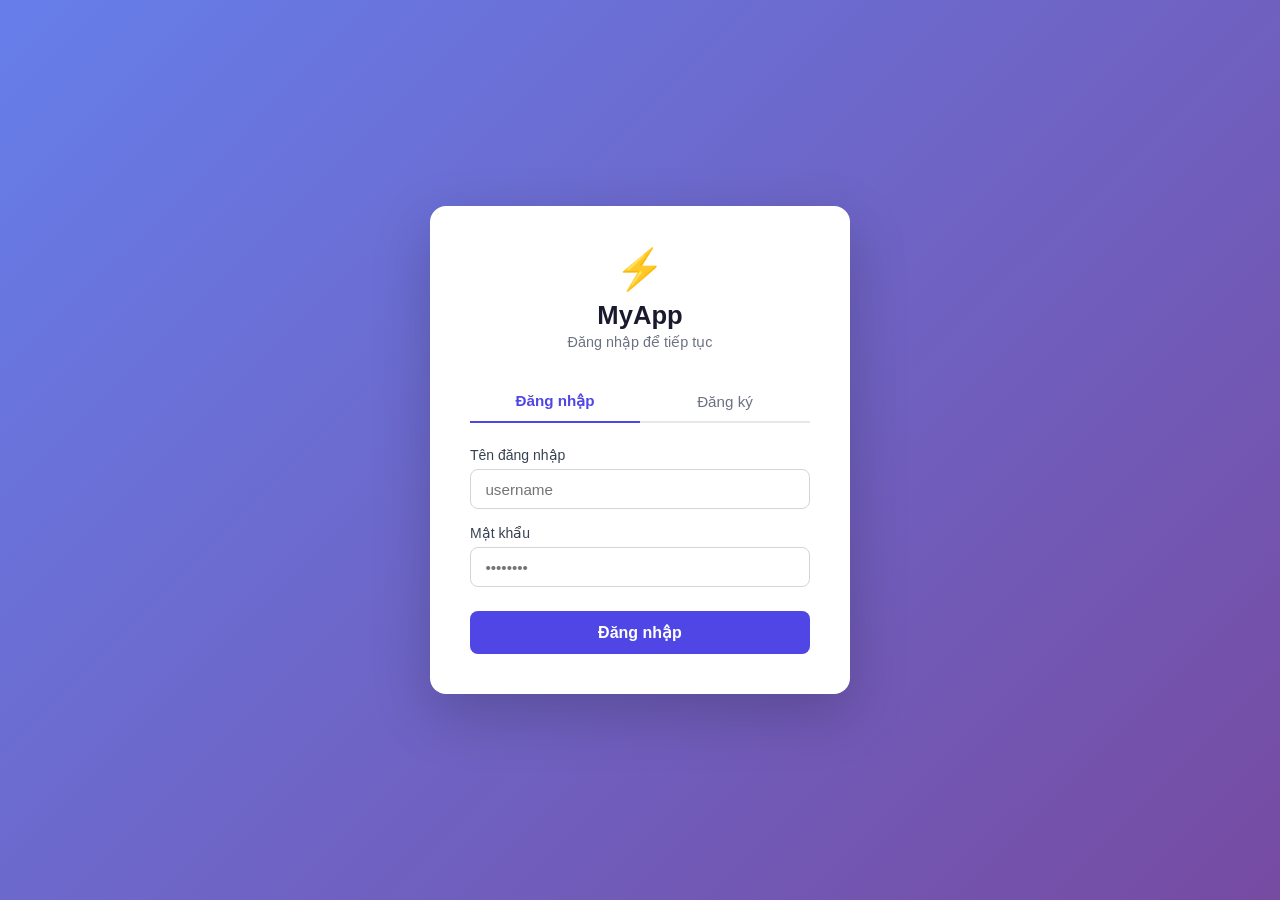
==== frontend/index.html @ eef709c0 "Integrate login_module + payment_module into unified MyApp - Backend: single FastAPI app with 3 rout" ====
<!DOCTYPE html>
<html lang="vi">
<head>
  <meta charset="UTF-8" />
  <meta name="viewport" content="width=device-width, initial-scale=1.0" />
  <title>MyApp – Đăng nhập</title>
  <style>
    *, *::before, *::after { box-sizing: border-box; margin: 0; padding: 0; }
    body {
      font-family: -apple-system, BlinkMacSystemFont, 'Segoe UI', sans-serif;
      background: linear-gradient(135deg, #667eea 0%, #764ba2 100%);
      min-height: 100vh;
      display: flex;
      align-items: center;
      justify-content: center;
      padding: 24px;
    }
    .card {
      background: #fff;
      border-radius: 16px;
      box-shadow: 0 20px 60px rgba(0,0,0,.2);
      padding: 2.5rem;
      width: 100%;
      max-width: 420px;
    }
    .brand {
      text-align: center;
      margin-bottom: 2rem;
    }
    .brand .logo { font-size: 2.5rem; }
    .brand h1 { font-size: 1.6rem; color: #1a1a2e; margin-top: .5rem; }
    .brand p { color: #6b7280; font-size: .9rem; margin-top: .25rem; }

    .tabs { display: flex; border-bottom: 2px solid #e5e7eb; margin-bottom: 1.5rem; }
    .tab-btn {
      flex: 1; padding: .65rem; background: none; border: none;
      cursor: pointer; font-size: .95rem; color: #6b7280; transition: color .2s;
    }
    .tab-btn.active {
      color: #4f46e5; border-bottom: 2px solid #4f46e5;
      margin-bottom: -2px; font-weight: 600;
    }
    .tab-panel { display: none; }
    .tab-panel.active { display: block; }

    .form-group { margin-bottom: 1rem; }
    label { display: block; font-size: .875rem; color: #374151; margin-bottom: .4rem; font-weight: 500; }
    input {
      width: 100%; padding: .65rem .9rem;
      border: 1.5px solid #d1d5db; border-radius: 8px;
      font-size: .95rem; outline: none; transition: border-color .2s;
    }
    input:focus { border-color: #4f46e5; }

    .btn {
      width: 100%; padding: .75rem;
      background: #4f46e5; color: #fff;
      border: none; border-radius: 8px;
      font-size: 1rem; font-weight: 600; cursor: pointer;
      transition: background .2s; margin-top: .5rem;
    }
    .btn:hover { background: #4338ca; }
    .btn:disabled { background: #9ca3af; cursor: not-allowed; }

    .alert {
      padding: .75rem 1rem; border-radius: 8px;
      font-size: .875rem; margin-bottom: 1rem; display: none;
    }
    .alert.error { background: #fef2f2; color: #b91c1c; border: 1px solid #fecaca; }
    .alert.success { background: #f0fdf4; color: #15803d; border: 1px solid #bbf7d0; }
  </style>
</head>
<body>
<div class="card">
  <div class="brand">
    <div class="logo">⚡</div>
    <h1>MyApp</h1>
    <p>Đăng nhập để tiếp tục</p>
  </div>

  <div id="alert" class="alert"></div>

  <div class="tabs">
    <button class="tab-btn active" onclick="switchTab('login')">Đăng nhập</button>
    <button class="tab-btn" onclick="switchTab('register')">Đăng ký</button>
  </div>

  <div id="tab-login" class="tab-panel active">
    <form id="login-form">
      <div class="form-group">
        <label>Tên đăng nhập</label>
        <input id="login-username" type="text" placeholder="username" required />
      </div>
      <div class="form-group">
        <label>Mật khẩu</label>
        <input id="login-password" type="password" placeholder="••••••••" required />
      </div>
      <button type="submit" class="btn" id="btn-login">Đăng nhập</button>
    </form>
  </div>

  <div id="tab-register" class="tab-panel">
    <form id="register-form">
      <div class="form-group">
        <label>Tên đăng nhập</label>
        <input id="reg-username" type="text" placeholder="username (3–50 ký tự)" required />
      </div>
      <div class="form-group">
        <label>Email</label>
        <input id="reg-email" type="email" placeholder="you@example.com" required />
      </div>
      <div class="form-group">
        <label>Họ tên (tuỳ chọn)</label>
        <input id="reg-fullname" type="text" placeholder="Nguyễn Văn A" />
      </div>
      <div class="form-group">
        <label>Mật khẩu</label>
        <input id="reg-password" type="password" placeholder="Ít nhất 8 ký tự" required />
      </div>
      <button type="submit" class="btn" id="btn-register">Đăng ký</button>
    </form>
  </div>
</div>

<script type="module">
  import { authModule, AuthError } from '/js/auth.js';

  if (authModule.isLoggedIn()) {
    authModule.getMe().then(() => { window.location.href = '/dashboard.html'; }).catch(() => {});
  }

  window.switchTab = (tab) => {
    document.querySelectorAll('.tab-btn').forEach((b, i) =>
      b.classList.toggle('active', (i === 0) === (tab === 'login'))
    );
    document.getElementById('tab-login').classList.toggle('active', tab === 'login');
    document.getElementById('tab-register').classList.toggle('active', tab === 'register');
    hideAlert();
  };

  function showAlert(msg, type = 'error') {
    const el = document.getElementById('alert');
    el.textContent = msg; el.className = `alert ${type}`; el.style.display = 'block';
  }
  function hideAlert() { document.getElementById('alert').style.display = 'none'; }

  document.getElementById('login-form').addEventListener('submit', async (e) => {
    e.preventDefault();
    const btn = document.getElementById('btn-login');
    btn.disabled = true; btn.textContent = 'Đang đăng nhập...'; hideAlert();
    try {
      await authModule.login(
        document.getElementById('login-username').value.trim(),
        document.getElementById('login-password').value,
      );
      window.location.href = '/dashboard.html';
    } catch (err) {
      showAlert(err instanceof AuthError ? err.message : 'Đã xảy ra lỗi, thử lại sau');
    } finally {
      btn.disabled = false; btn.textContent = 'Đăng nhập';
    }
  });

  document.getElementById('register-form').addEventListener('submit', async (e) => {
    e.preventDefault();
    const btn = document.getElementById('btn-register');
    btn.disabled = true; btn.textContent = 'Đang đăng ký...'; hideAlert();
    try {
      await authModule.register(
        document.getElementById('reg-username').value.trim(),
        document.getElementById('reg-email').value.trim(),
        document.getElementById('reg-password').value,
        document.getElementById('reg-fullname').value.trim() || null,
      );
      showAlert('Đăng ký thành công! Vui lòng đăng nhập.', 'success');
      window.switchTab('login');
    } catch (err) {
      showAlert(err instanceof AuthError ? err.message : 'Đã xảy ra lỗi, thử lại sau');
    } finally {
      btn.disabled = false; btn.textContent = 'Đăng ký';
    }
  });
</script>
</body>
</html>
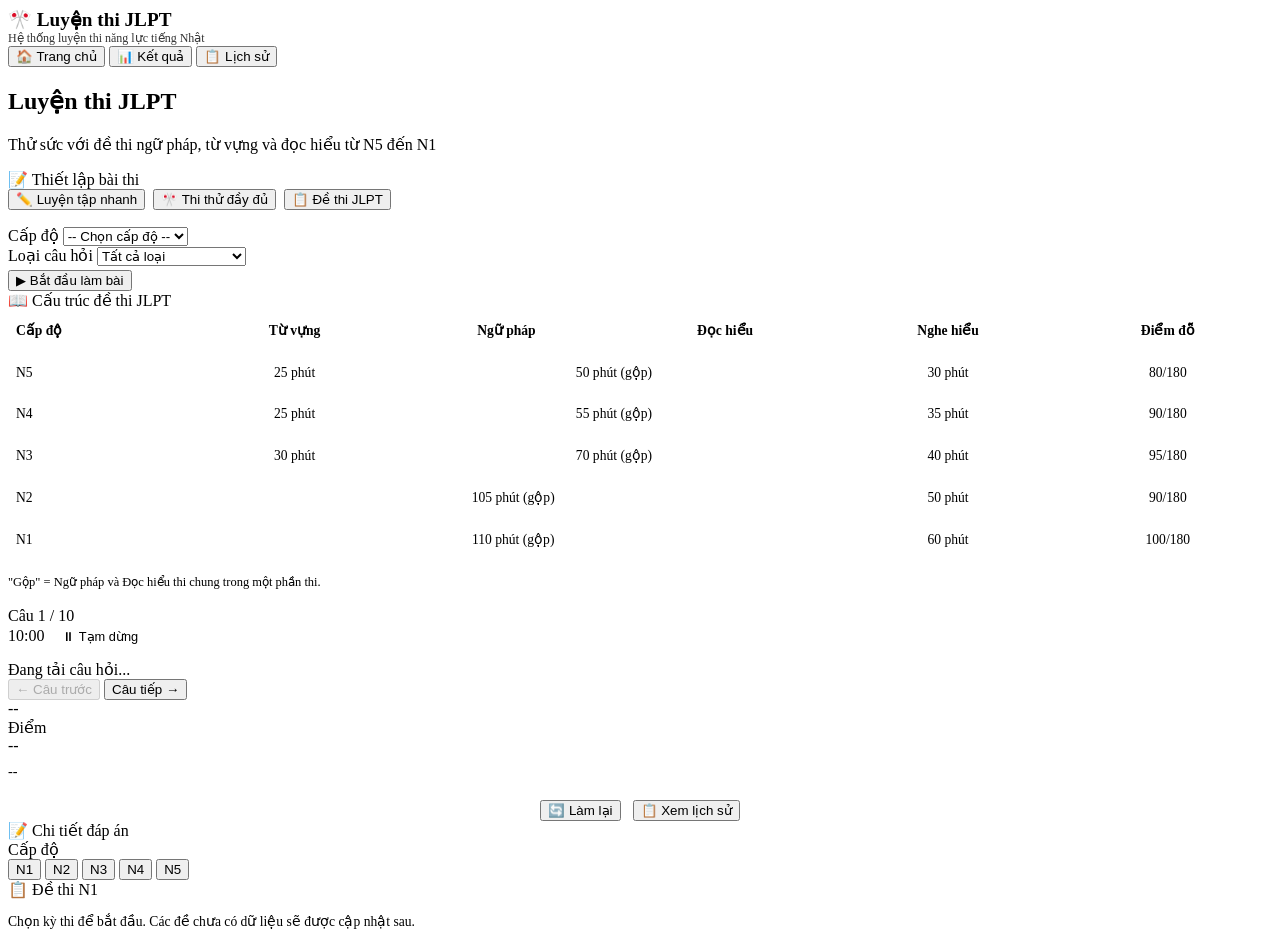
==== commit 89a0116a: "Fix landing page, custom confirm modal, exam catalog UI Landing page: - jlpt.html → index.html (JLPT" ====
--- a/frontend/index.html
+++ b/frontend/index.html
@@ -1,185 +1,373 @@
 <!DOCTYPE html>
 <html lang="vi">
 <head>
-  <meta charset="UTF-8" />
-  <meta name="viewport" content="width=device-width, initial-scale=1.0" />
-  <title>MyApp – Đăng nhập</title>
+  <meta charset="UTF-8">
+  <meta name="viewport" content="width=device-width, initial-scale=1.0">
+  <title>JLPT – MyApp</title>
+  <link rel="stylesheet" href="/css/jlpt.css">
   <style>
-    *, *::before, *::after { box-sizing: border-box; margin: 0; padding: 0; }
-    body {
-      font-family: -apple-system, BlinkMacSystemFont, 'Segoe UI', sans-serif;
-      background: linear-gradient(135deg, #667eea 0%, #764ba2 100%);
-      min-height: 100vh;
-      display: flex;
-      align-items: center;
-      justify-content: center;
-      padding: 24px;
-    }
-    .card {
-      background: #fff;
-      border-radius: 16px;
-      box-shadow: 0 20px 60px rgba(0,0,0,.2);
-      padding: 2.5rem;
-      width: 100%;
-      max-width: 420px;
-    }
-    .brand {
-      text-align: center;
-      margin-bottom: 2rem;
-    }
-    .brand .logo { font-size: 2.5rem; }
-    .brand h1 { font-size: 1.6rem; color: #1a1a2e; margin-top: .5rem; }
-    .brand p { color: #6b7280; font-size: .9rem; margin-top: .25rem; }
-
-    .tabs { display: flex; border-bottom: 2px solid #e5e7eb; margin-bottom: 1.5rem; }
-    .tab-btn {
-      flex: 1; padding: .65rem; background: none; border: none;
-      cursor: pointer; font-size: .95rem; color: #6b7280; transition: color .2s;
-    }
-    .tab-btn.active {
-      color: #4f46e5; border-bottom: 2px solid #4f46e5;
-      margin-bottom: -2px; font-weight: 600;
-    }
-    .tab-panel { display: none; }
-    .tab-panel.active { display: block; }
-
-    .form-group { margin-bottom: 1rem; }
-    label { display: block; font-size: .875rem; color: #374151; margin-bottom: .4rem; font-weight: 500; }
-    input {
-      width: 100%; padding: .65rem .9rem;
-      border: 1.5px solid #d1d5db; border-radius: 8px;
-      font-size: .95rem; outline: none; transition: border-color .2s;
-    }
-    input:focus { border-color: #4f46e5; }
-
-    .btn {
-      width: 100%; padding: .75rem;
-      background: #4f46e5; color: #fff;
-      border: none; border-radius: 8px;
-      font-size: 1rem; font-weight: 600; cursor: pointer;
-      transition: background .2s; margin-top: .5rem;
-    }
-    .btn:hover { background: #4338ca; }
-    .btn:disabled { background: #9ca3af; cursor: not-allowed; }
-
-    .alert {
-      padding: .75rem 1rem; border-radius: 8px;
-      font-size: .875rem; margin-bottom: 1rem; display: none;
-    }
-    .alert.error { background: #fef2f2; color: #b91c1c; border: 1px solid #fecaca; }
-    .alert.success { background: #f0fdf4; color: #15803d; border: 1px solid #bbf7d0; }
+    .header { position: sticky; top: 0; }
   </style>
 </head>
 <body>
-<div class="card">
-  <div class="brand">
-    <div class="logo">⚡</div>
-    <h1>MyApp</h1>
-    <p>Đăng nhập để tiếp tục</p>
-  </div>
-
-  <div id="alert" class="alert"></div>
-
-  <div class="tabs">
-    <button class="tab-btn active" onclick="switchTab('login')">Đăng nhập</button>
-    <button class="tab-btn" onclick="switchTab('register')">Đăng ký</button>
-  </div>
-
-  <div id="tab-login" class="tab-panel active">
-    <form id="login-form">
-      <div class="form-group">
-        <label>Tên đăng nhập</label>
-        <input id="login-username" type="text" placeholder="username" required />
-      </div>
-      <div class="form-group">
-        <label>Mật khẩu</label>
-        <input id="login-password" type="password" placeholder="••••••••" required />
-      </div>
-      <button type="submit" class="btn" id="btn-login">Đăng nhập</button>
-    </form>
-  </div>
-
-  <div id="tab-register" class="tab-panel">
-    <form id="register-form">
-      <div class="form-group">
-        <label>Tên đăng nhập</label>
-        <input id="reg-username" type="text" placeholder="username (3–50 ký tự)" required />
-      </div>
-      <div class="form-group">
-        <label>Email</label>
-        <input id="reg-email" type="email" placeholder="you@example.com" required />
-      </div>
-      <div class="form-group">
-        <label>Họ tên (tuỳ chọn)</label>
-        <input id="reg-fullname" type="text" placeholder="Nguyễn Văn A" />
-      </div>
-      <div class="form-group">
-        <label>Mật khẩu</label>
-        <input id="reg-password" type="password" placeholder="Ít nhất 8 ký tự" required />
-      </div>
-      <button type="submit" class="btn" id="btn-register">Đăng ký</button>
-    </form>
-  </div>
+
+<!-- JLPT Header -->
+<div class="header">
+  <div>
+    <div class="header-title" style="font-size:1.2rem;font-weight:800;">🎌 Luyện thi JLPT</div>
+    <div style="font-size:0.75rem;opacity:0.8;">Hệ thống luyện thi năng lực tiếng Nhật</div>
+  </div>
+  <div class="header-spacer"></div>
 </div>
 
-<script type="module">
-  import { authModule, AuthError } from '/js/auth.js';
-
-  if (authModule.isLoggedIn()) {
-    authModule.getMe().then(() => { window.location.href = '/dashboard.html'; }).catch(() => {});
-  }
-
-  window.switchTab = (tab) => {
-    document.querySelectorAll('.tab-btn').forEach((b, i) =>
-      b.classList.toggle('active', (i === 0) === (tab === 'login'))
-    );
-    document.getElementById('tab-login').classList.toggle('active', tab === 'login');
-    document.getElementById('tab-register').classList.toggle('active', tab === 'register');
-    hideAlert();
-  };
-
-  function showAlert(msg, type = 'error') {
-    const el = document.getElementById('alert');
-    el.textContent = msg; el.className = `alert ${type}`; el.style.display = 'block';
-  }
-  function hideAlert() { document.getElementById('alert').style.display = 'none'; }
-
-  document.getElementById('login-form').addEventListener('submit', async (e) => {
-    e.preventDefault();
-    const btn = document.getElementById('btn-login');
-    btn.disabled = true; btn.textContent = 'Đang đăng nhập...'; hideAlert();
-    try {
-      await authModule.login(
-        document.getElementById('login-username').value.trim(),
-        document.getElementById('login-password').value,
-      );
-      window.location.href = '/dashboard.html';
-    } catch (err) {
-      showAlert(err instanceof AuthError ? err.message : 'Đã xảy ra lỗi, thử lại sau');
-    } finally {
-      btn.disabled = false; btn.textContent = 'Đăng nhập';
-    }
-  });
-
-  document.getElementById('register-form').addEventListener('submit', async (e) => {
-    e.preventDefault();
-    const btn = document.getElementById('btn-register');
-    btn.disabled = true; btn.textContent = 'Đang đăng ký...'; hideAlert();
-    try {
-      await authModule.register(
-        document.getElementById('reg-username').value.trim(),
-        document.getElementById('reg-email').value.trim(),
-        document.getElementById('reg-password').value,
-        document.getElementById('reg-fullname').value.trim() || null,
-      );
-      showAlert('Đăng ký thành công! Vui lòng đăng nhập.', 'success');
-      window.switchTab('login');
-    } catch (err) {
-      showAlert(err instanceof AuthError ? err.message : 'Đã xảy ra lỗi, thử lại sau');
-    } finally {
-      btn.disabled = false; btn.textContent = 'Đăng ký';
-    }
-  });
-</script>
+<!-- Nav Tabs -->
+<div class="nav-tabs">
+  <button class="nav-tab active" data-page="home">🏠 Trang chủ</button>
+  <button class="nav-tab" data-page="result">📊 Kết quả</button>
+  <button class="nav-tab" data-page="history">📋 Lịch sử</button>
+  <button class="nav-tab" data-page="admin" style="display:none;">⚙️ Quản lý</button>
+</div>
+
+<div class="container">
+
+  <!-- ════ TRANG CHỦ ════ -->
+  <div id="page-home" class="page active">
+    <div class="hero">
+      <h2>Luyện thi JLPT</h2>
+      <p>Thử sức với đề thi ngữ pháp, từ vựng và đọc hiểu từ N5 đến N1</p>
+    </div>
+
+    <!-- Guest mode banner (hidden for logged-in users) -->
+    <div id="guest-banner" class="card guest-banner" style="display:none;">
+      <span class="guest-banner-icon">💡</span>
+      <div class="guest-banner-text">
+        <strong>Bạn đang dùng chế độ khách</strong>
+        <span>Kết quả sẽ không được lưu.
+          <button class="btn-link" onclick="window.showLoginModal && window.showLoginModal()">Đăng nhập</button>
+          để lưu lịch sử và tiến độ học.
+        </span>
+      </div>
+    </div>
+
+    <div class="card">
+      <div class="card-title">📝 Thiết lập bài thi</div>
+      <div style="display:flex;gap:8px;margin-bottom:16px;">
+        <button id="btn-mode-practice" class="btn btn-primary btn-sm" onclick="setQuizMode('practice')">✏️ Luyện tập nhanh</button>
+        <button id="btn-mode-full" class="btn btn-outline btn-sm" onclick="setQuizMode('full')">🎌 Thi thử đầy đủ</button>
+        <button class="btn btn-outline btn-sm" onclick="showPage('exam')">📋 Đề thi JLPT</button>
+      </div>
+
+      <div id="practice-options">
+        <div class="quiz-setup-grid">
+          <div class="form-group">
+            <label class="form-label">Cấp độ</label>
+            <select id="sel-level" class="form-select">
+              <option value="">-- Chọn cấp độ --</option>
+              <option value="N5">N5 (Sơ cấp)</option>
+              <option value="N4">N4 (Cơ bản)</option>
+              <option value="N3">N3 (Trung cấp)</option>
+              <option value="N2">N2 (Cao cấp)</option>
+              <option value="N1">N1 (Thượng cấp)</option>
+            </select>
+          </div>
+          <div class="form-group">
+            <label class="form-label">Loại câu hỏi</label>
+            <select id="sel-type" class="form-select">
+              <option value="">Tất cả loại</option>
+              <option value="vocabulary">Từ vựng (文字・語彙)</option>
+              <option value="grammar">Ngữ pháp (文法)</option>
+              <option value="reading">Đọc hiểu (読解)</option>
+              <option value="listening">Nghe hiểu (聴解)</option>
+            </select>
+          </div>
+        </div>
+      </div>
+
+      <div id="full-exam-options" style="display:none;">
+        <div class="quiz-setup-grid">
+          <div class="form-group">
+            <label class="form-label">Cấp độ</label>
+            <select id="sel-level-full" class="form-select">
+              <option value="">-- Chọn cấp độ --</option>
+              <option value="N5">N5 — 62 câu · 105 phút</option>
+              <option value="N4">N4 — 67 câu · 115 phút</option>
+              <option value="N3">N3 — 90 câu · 140 phút</option>
+              <option value="N2">N2 — 101 câu · 155 phút</option>
+              <option value="N1">N1 — 98 câu · 170 phút</option>
+            </select>
+          </div>
+        </div>
+        <p style="font-size:0.85rem;color:var(--text-muted);margin-bottom:12px;">
+          Đề thi đầy đủ theo cấu trúc JLPT thực tế: từ vựng → ngữ pháp → đọc hiểu → nghe hiểu.
+        </p>
+      </div>
+
+      <div style="display:flex;gap:12px;flex-wrap:wrap;margin-top:4px;">
+        <button id="btn-start" class="btn btn-primary btn-lg" onclick="startQuiz()">▶ Bắt đầu làm bài</button>
+        <button id="btn-resume" class="btn btn-outline btn-lg" onclick="resumeQuiz()" style="display:none;">⏯ Tiếp tục làm bài</button>
+      </div>
+    </div>
+
+    <div class="card">
+      <div class="card-title">📖 Cấu trúc đề thi JLPT</div>
+      <div style="font-size:0.88rem;line-height:1.9;color:var(--text-muted);">
+        <table style="width:100%;border-collapse:collapse;font-size:0.85rem;">
+          <thead>
+            <tr style="background:var(--bg);">
+              <th style="padding:8px;text-align:left;border-bottom:2px solid var(--border);">Cấp độ</th>
+              <th style="padding:8px;text-align:center;border-bottom:2px solid var(--border);">Từ vựng</th>
+              <th style="padding:8px;text-align:center;border-bottom:2px solid var(--border);">Ngữ pháp</th>
+              <th style="padding:8px;text-align:center;border-bottom:2px solid var(--border);">Đọc hiểu</th>
+              <th style="padding:8px;text-align:center;border-bottom:2px solid var(--border);">Nghe hiểu</th>
+              <th style="padding:8px;text-align:center;border-bottom:2px solid var(--border);">Điểm đỗ</th>
+            </tr>
+          </thead>
+          <tbody>
+            <tr>
+              <td style="padding:8px;border-bottom:1px solid var(--border);"><span class="badge badge-N5">N5</span></td>
+              <td style="text-align:center;padding:8px;border-bottom:1px solid var(--border);">25 phút</td>
+              <td style="text-align:center;padding:8px;border-bottom:1px solid var(--border);" colspan="2">50 phút (gộp)</td>
+              <td style="text-align:center;padding:8px;border-bottom:1px solid var(--border);">30 phút</td>
+              <td style="text-align:center;padding:8px;border-bottom:1px solid var(--border);">80/180</td>
+            </tr>
+            <tr>
+              <td style="padding:8px;border-bottom:1px solid var(--border);"><span class="badge badge-N4">N4</span></td>
+              <td style="text-align:center;padding:8px;border-bottom:1px solid var(--border);">25 phút</td>
+              <td style="text-align:center;padding:8px;border-bottom:1px solid var(--border);" colspan="2">55 phút (gộp)</td>
+              <td style="text-align:center;padding:8px;border-bottom:1px solid var(--border);">35 phút</td>
+              <td style="text-align:center;padding:8px;border-bottom:1px solid var(--border);">90/180</td>
+            </tr>
+            <tr>
+              <td style="padding:8px;border-bottom:1px solid var(--border);"><span class="badge badge-N3">N3</span></td>
+              <td style="text-align:center;padding:8px;border-bottom:1px solid var(--border);">30 phút</td>
+              <td style="text-align:center;padding:8px;border-bottom:1px solid var(--border);" colspan="2">70 phút (gộp)</td>
+              <td style="text-align:center;padding:8px;border-bottom:1px solid var(--border);">40 phút</td>
+              <td style="text-align:center;padding:8px;border-bottom:1px solid var(--border);">95/180</td>
+            </tr>
+            <tr>
+              <td style="padding:8px;border-bottom:1px solid var(--border);"><span class="badge badge-N2">N2</span></td>
+              <td style="text-align:center;padding:8px;border-bottom:1px solid var(--border);" colspan="3">105 phút (gộp)</td>
+              <td style="text-align:center;padding:8px;border-bottom:1px solid var(--border);">50 phút</td>
+              <td style="text-align:center;padding:8px;border-bottom:1px solid var(--border);">90/180</td>
+            </tr>
+            <tr>
+              <td style="padding:8px;"><span class="badge badge-N1">N1</span></td>
+              <td style="text-align:center;padding:8px;" colspan="3">110 phút (gộp)</td>
+              <td style="text-align:center;padding:8px;">60 phút</td>
+              <td style="text-align:center;padding:8px;">100/180</td>
+            </tr>
+          </tbody>
+        </table>
+        <p style="margin-top:10px;font-size:0.78rem;">"Gộp" = Ngữ pháp và Đọc hiểu thi chung trong một phần thi.</p>
+      </div>
+    </div>
+  </div>
+
+  <!-- ════ TRANG LÀM BÀI ════ -->
+  <div id="page-quiz" class="page">
+    <div class="quiz-header">
+      <div class="quiz-progress-info">
+        <div id="quiz-progress-text" class="quiz-progress-text">Câu 1 / 10</div>
+        <div class="progress-bar-wrap">
+          <div id="quiz-progress-bar" class="progress-bar" style="width:10%"></div>
+        </div>
+      </div>
+      <div style="display:flex;align-items:center;gap:8px;">
+        <div id="quiz-timer" class="timer">10:00</div>
+        <button onclick="pauseQuiz()" style="background:none;border:1px solid var(--border);border-radius:6px;padding:4px 10px;font-size:0.8rem;cursor:pointer;color:var(--text-muted);white-space:nowrap;">⏸ Tạm dừng</button>
+      </div>
+    </div>
+
+    <div class="card">
+      <div id="quiz-level-badge" style="margin-bottom:12px;"></div>
+      <div id="quiz-listening-media" style="display:none;margin-bottom:12px;"></div>
+      <div id="quiz-passage" class="passage-box" style="display:none;"></div>
+      <div id="quiz-question-text" class="question-text">Đang tải câu hỏi...</div>
+      <div id="quiz-options" class="options-grid"></div>
+      <div id="quiz-explanation" class="explanation-box" style="display:none;"></div>
+      <div class="quiz-nav">
+        <button id="btn-prev" class="btn btn-outline" onclick="prevQuestion()" disabled>← Câu trước</button>
+        <button id="btn-next" class="btn btn-primary" onclick="nextQuestion()">Câu tiếp →</button>
+      </div>
+    </div>
+  </div>
+
+  <!-- ════ TRANG KẾT QUẢ ════ -->
+  <div id="page-result" class="page">
+    <div class="card result-score">
+      <div class="score-circle">
+        <div id="result-score-num" class="score-number">--</div>
+        <div class="score-label">Điểm</div>
+      </div>
+      <div id="result-grade" class="result-grade">--</div>
+      <div id="result-summary" style="color:var(--text-muted);margin-top:8px;font-size:0.9rem;">--</div>
+      <div style="margin-top:20px;display:flex;gap:12px;justify-content:center;flex-wrap:wrap;">
+        <button class="btn btn-primary" onclick="retryQuiz()">🔄 Làm lại</button>
+        <button class="btn btn-outline" onclick="showPage('history')">📋 Xem lịch sử</button>
+      </div>
+    </div>
+
+    <!-- Prompt for guest users to save their result -->
+    <div id="guest-save-prompt" class="card guest-save-prompt" style="display:none;">
+      <div class="guest-save-icon">💾</div>
+      <strong>Lưu kết quả này?</strong>
+      <p>Đăng nhập để lưu lịch sử và theo dõi tiến độ học của bạn.</p>
+      <button class="btn btn-primary" onclick="window.showLoginModal && window.showLoginModal()">Đăng nhập / Đăng ký</button>
+    </div>
+
+    <div class="card">
+      <div class="card-title">📝 Chi tiết đáp án</div>
+      <div id="result-answers" class="answers-list"></div>
+    </div>
+  </div>
+
+  <!-- ════ TRANG LỊCH SỬ ════ -->
+  <div id="page-history" class="page">
+    <!-- Shown to guests -->
+    <div id="history-login-required" class="card login-required-card" style="display:none;">
+      <div class="empty-state">
+        <div class="icon">🔒</div>
+        <p>Đăng nhập để xem lịch sử làm bài</p>
+        <button class="btn btn-primary" onclick="window.showLoginModal && window.showLoginModal()">Đăng nhập ngay</button>
+      </div>
+    </div>
+    <!-- Shown to logged-in users -->
+    <div id="history-content" class="card" style="display:none;">
+      <div class="card-title" style="display:flex;justify-content:space-between;align-items:center;">
+        <span>📋 Lịch sử làm bài</span>
+        <button class="btn btn-outline btn-sm" onclick="loadHistory()">Làm mới</button>
+      </div>
+      <div id="history-list" class="history-list">
+        <div class="empty-state"><div class="icon">📋</div><p>Đang tải...</p></div>
+      </div>
+    </div>
+  </div>
+
+  <!-- ════ TRANG ĐỀ THI ════ -->
+  <div id="page-exam" class="page">
+    <div class="exam-layout">
+      <!-- Sidebar: level selector -->
+      <div class="exam-sidebar">
+        <div class="exam-sidebar-title">Cấp độ</div>
+        <button class="exam-sidebar-item active" data-level="N1" onclick="selectExamLevel('N1')">N1</button>
+        <button class="exam-sidebar-item" data-level="N2" onclick="selectExamLevel('N2')">N2</button>
+        <button class="exam-sidebar-item" data-level="N3" onclick="selectExamLevel('N3')">N3</button>
+        <button class="exam-sidebar-item" data-level="N4" onclick="selectExamLevel('N4')">N4</button>
+        <button class="exam-sidebar-item" data-level="N5" onclick="selectExamLevel('N5')">N5</button>
+      </div>
+      <!-- Main: year/session grid -->
+      <div class="exam-main">
+        <div class="card">
+          <div class="card-title" id="exam-main-title">📋 Đề thi N1</div>
+          <p style="font-size:0.85rem;color:var(--text-muted);margin-bottom:16px;">
+            Chọn kỳ thi để bắt đầu. Các đề chưa có dữ liệu sẽ được cập nhật sau.
+          </p>
+          <div id="exam-year-grid" class="exam-year-grid"></div>
+        </div>
+      </div>
+    </div>
+  </div>
+
+  <!-- ════ TRANG QUẢN LÝ ════ -->
+  <div id="page-admin" class="page">
+    <!-- Shown to non-superusers -->
+    <div id="admin-login-required" class="card login-required-card" style="display:none;">
+      <div class="empty-state">
+        <div class="icon">🔒</div>
+        <p>Chỉ quản trị viên mới có thể truy cập trang này</p>
+        <button class="btn btn-primary" onclick="window.showLoginModal && window.showLoginModal()">Đăng nhập</button>
+      </div>
+    </div>
+    <!-- Shown to superusers -->
+    <div id="admin-content" style="display:none;">
+
+      <!-- User management -->
+      <div class="card">
+        <div class="card-title" style="display:flex;justify-content:space-between;align-items:center;">
+          <span>👥 Quản lý người dùng</span>
+          <button class="btn btn-outline btn-sm" onclick="loadUsers()">Làm mới</button>
+        </div>
+        <p style="font-size:0.85rem;color:var(--text-muted);margin-bottom:12px;">
+          Cấp / thu hồi quyền truy cập bộ đề thi JLPT cho từng tài khoản.
+        </p>
+        <div id="users-table-wrap" style="overflow-x:auto;">
+          <div class="empty-state"><div class="icon">👥</div><p>Đang tải...</p></div>
+        </div>
+      </div>
+
+      <!-- Exam set management -->
+      <div class="card">
+        <div class="card-title" style="display:flex;justify-content:space-between;align-items:center;">
+          <span>📚 Quản lý bộ đề thi</span>
+          <button class="btn btn-outline btn-sm" onclick="loadAdminExamSets()">Làm mới</button>
+        </div>
+        <div style="margin-bottom:16px;">
+          <div style="display:grid;grid-template-columns:1fr 1fr;gap:8px;margin-bottom:8px;">
+            <input id="es-name" class="form-select" placeholder="Tên bộ đề (VD: JLPT N3 2023 July)" style="padding:8px;">
+            <input id="es-year" class="form-select" type="number" placeholder="Năm (VD: 2023)" style="padding:8px;">
+            <select id="es-level" class="form-select">
+              <option value="">-- Cấp độ --</option>
+              <option value="N5">N5</option><option value="N4">N4</option><option value="N3">N3</option>
+              <option value="N2">N2</option><option value="N1">N1</option>
+            </select>
+            <select id="es-session" class="form-select">
+              <option value="">-- Kỳ thi --</option>
+              <option value="july">Tháng 7</option>
+              <option value="december">Tháng 12</option>
+            </select>
+          </div>
+          <input id="es-desc" class="form-select" placeholder="Mô tả (tuỳ chọn)" style="padding:8px;width:100%;margin-bottom:8px;">
+          <button class="btn btn-success btn-sm" onclick="createExamSet()">+ Tạo bộ đề</button>
+        </div>
+        <div id="admin-exam-sets-list">
+          <div class="empty-state"><div class="icon">📚</div><p>Đang tải...</p></div>
+        </div>
+      </div>
+
+      <!-- Question stats -->
+      <div class="card">
+        <div class="card-title" style="display:flex;justify-content:space-between;align-items:center;">
+          <span>📊 Thống kê câu hỏi (luyện tập)</span>
+          <button class="btn btn-outline btn-sm" onclick="loadStats()">Làm mới</button>
+        </div>
+        <div id="stats-grid" class="stats-grid">
+          <div class="stat-card"><div class="stat-number">…</div><div class="stat-label">Đang tải...</div></div>
+        </div>
+      </div>
+
+      <div class="card">
+        <div class="card-title">⚙️ Quản lý dữ liệu câu hỏi</div>
+        <div style="margin-bottom:20px;">
+          <div class="card-title" style="font-size:0.95rem;">📥 Dữ liệu mẫu</div>
+          <p style="font-size:0.85rem;color:var(--text-muted);margin-bottom:12px;">
+            Nạp 200+ câu hỏi mẫu mỗi cấp độ N1–N5 (từ vựng, ngữ pháp, đọc hiểu, nghe hiểu) vào cơ sở dữ liệu.
+          </p>
+          <button id="btn-seed" class="btn btn-success" onclick="loadSeedData()">📥 Nạp dữ liệu mẫu</button>
+        </div>
+
+        <!-- crawler section hidden — feature not yet ready -->
+        <div id="crawler-section" style="display:none;">
+          <hr style="border:none;border-top:1px solid var(--border);margin:20px 0;">
+          <div class="crawl-options">
+            <div class="form-group"><select id="crawl-source" class="form-select"><option value="dethitiengnhat">dethitiengnhat.com</option></select></div>
+            <div class="form-group"><select id="crawl-level" class="form-select"><option value="">-- Chọn --</option></select></div>
+            <div class="form-group"><select id="crawl-type" class="form-select"><option value="">Tất cả loại</option></select></div>
+            <div class="form-group"><select id="crawl-pages" class="form-select"><option value="3" selected>3 trang</option></select></div>
+          </div>
+          <button id="btn-crawl" class="btn btn-primary" onclick="startCrawl()">🕷️ Bắt đầu thu thập</button>
+          <div style="margin-top:16px;">
+            <div class="form-label">Nhật ký thực thi</div>
+            <div id="crawl-log" class="log-box"><span class="log-info">Nhật ký sẽ hiển thị ở đây...</span></div>
+          </div>
+        </div>
+      </div>
+    </div>
+  </div>
+
+</div><!-- /container -->
+
+<div id="toast" class="toast"></div>
+
+<script type="module" src="/js/jlpt.js"></script>
 </body>
 </html>
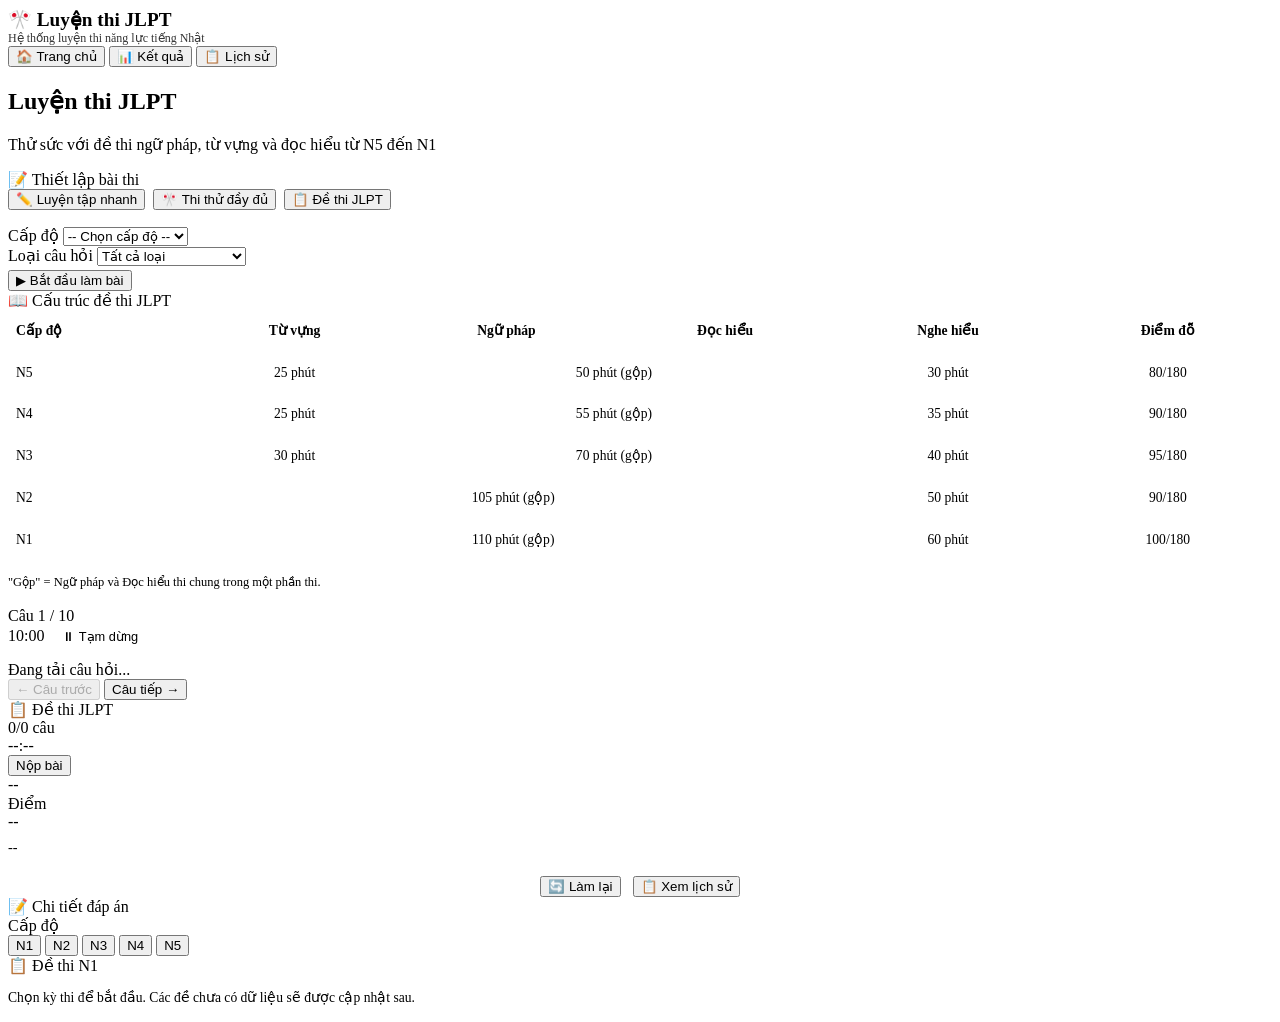
==== commit f1f32ce9: "Redesign JLPT exam quiz to match real exam format - Add section_title column to jlpt_questions (migr" ====
--- a/frontend/index.html
+++ b/frontend/index.html
@@ -192,6 +192,18 @@
     </div>
   </div>
 
+  <!-- ════ TRANG THI ĐỀ CHÍNH THỨC ════ -->
+  <div id="page-exam-quiz" class="page">
+    <div class="eq-header">
+      <div id="eq-title" class="eq-title-text">📋 Đề thi JLPT</div>
+      <div id="eq-answered" class="eq-answered-count">0/0 câu</div>
+      <div id="eq-timer" class="timer">--:--</div>
+      <button class="btn btn-primary btn-sm" onclick="submitQuiz()">Nộp bài</button>
+    </div>
+    <div class="eq-nav-wrap"><div id="eq-nav" class="eq-nav"></div></div>
+    <div id="eq-content" class="eq-content"></div>
+  </div>
+
   <!-- ════ TRANG KẾT QUẢ ════ -->
   <div id="page-result" class="page">
     <div class="card result-score">
